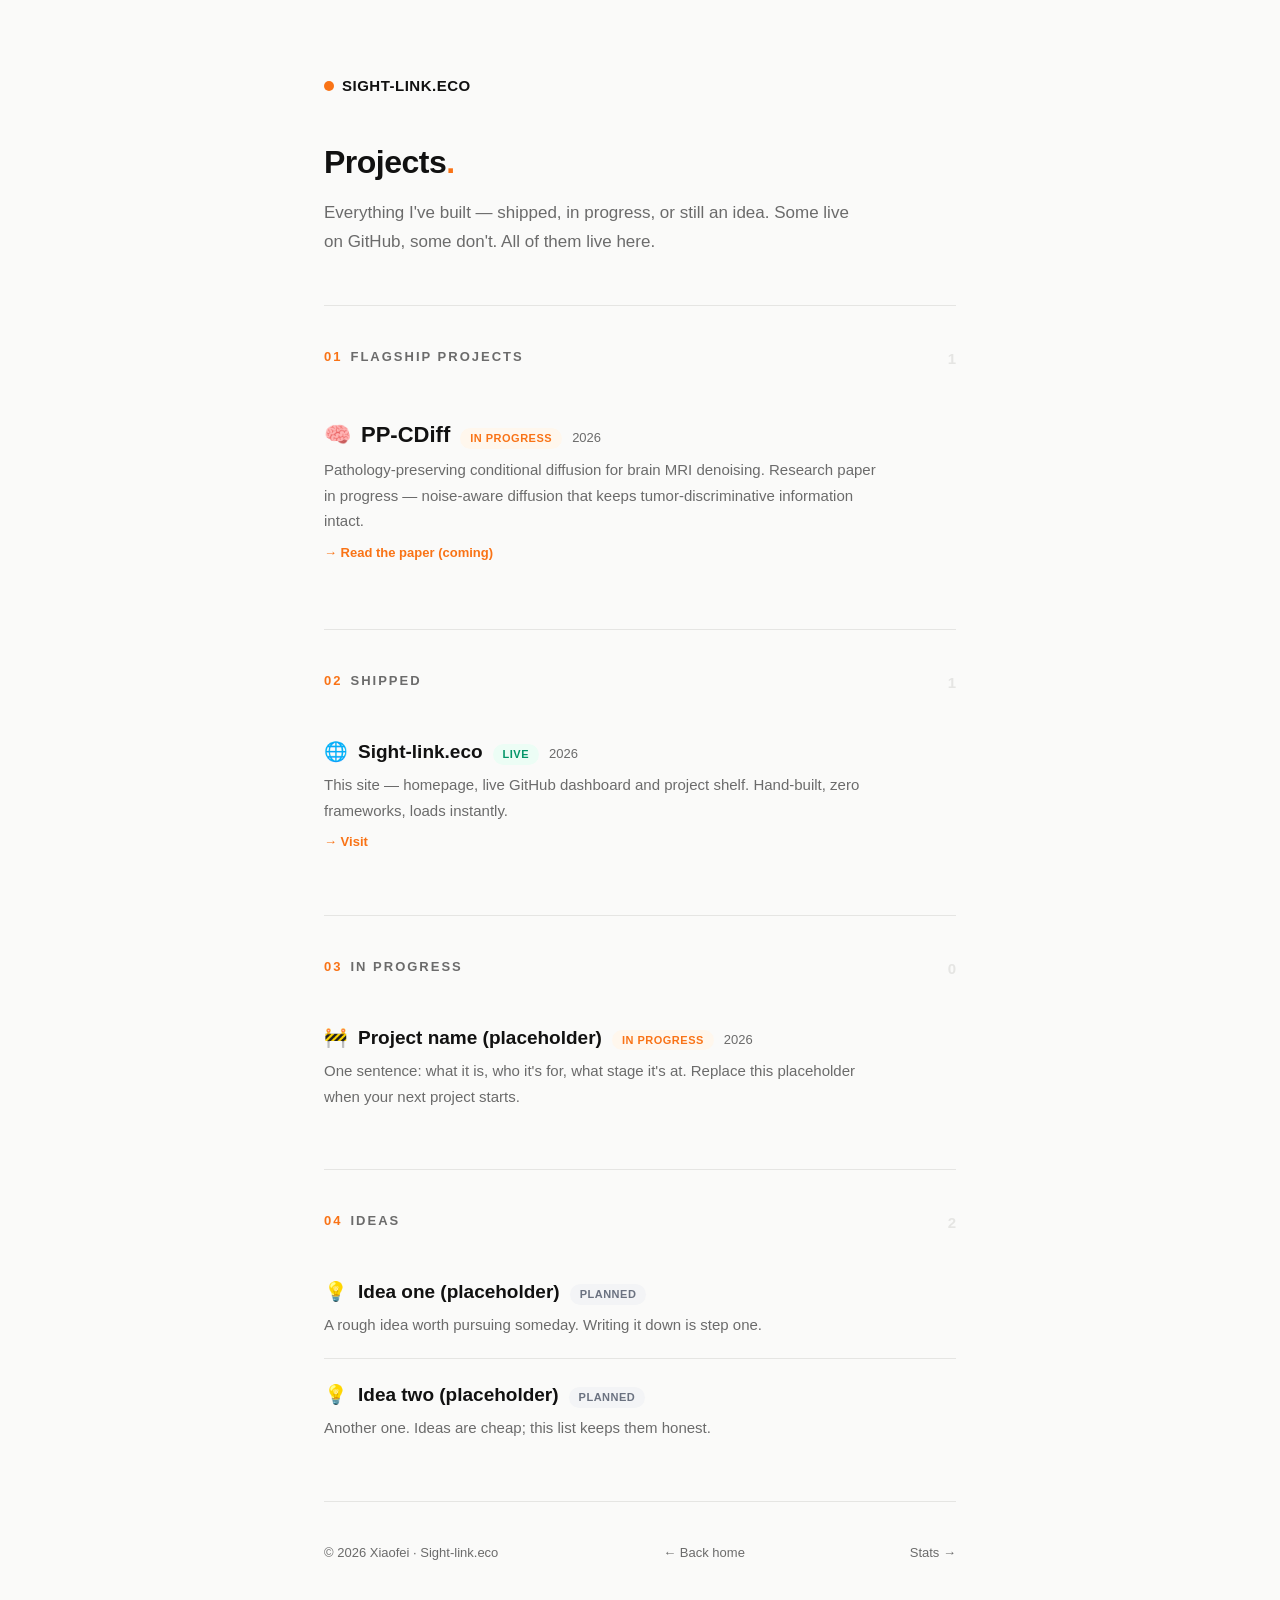
==== projects.html @ 08c14f7d "Add files via upload" ====
<!DOCTYPE html>
<html lang="en">
<head>
<meta charset="UTF-8">
<meta name="viewport" content="width=device-width, initial-scale=1.0">
<title>Projects — Sight-link.eco</title>
<meta name="description" content="Everything I've built and plan to build.">
<style>
  :root {
    --bg: #fafaf9;
    --text: #111111;
    --muted: #6b6b6b;
    --accent: #f97316;
    --border: #e5e5e3;
    --card: #ffffff;
  }
  * { margin: 0; padding: 0; box-sizing: border-box; }
  body {
    background: var(--bg);
    color: var(--text);
    font-family: -apple-system, BlinkMacSystemFont, "Segoe UI", Roboto, Helvetica, Arial, sans-serif;
    line-height: 1.7;
    -webkit-font-smoothing: antialiased;
  }
  .wrap { max-width: 680px; margin: 0 auto; padding: 0 24px; }

  /* ---------- Header ---------- */
  header { padding: 72px 0 48px; }
  .logo {
    display: inline-flex; align-items: center; gap: 8px;
    font-weight: 700; font-size: 15px; letter-spacing: 0.5px;
    color: var(--text); text-decoration: none; margin-bottom: 36px;
  }
  .logo .dot {
    width: 10px; height: 10px; border-radius: 50%;
    background: var(--accent); display: inline-block;
  }
  header h1 { font-size: 32px; font-weight: 800; letter-spacing: -0.5px; margin-bottom: 10px; }
  header h1 .accent { color: var(--accent); }
  header p { font-size: 17px; color: var(--muted); max-width: 540px; }

  /* ---------- Sections ---------- */
  section { padding: 40px 0; border-top: 1px solid var(--border); }
  h2 {
    font-size: 13px; font-weight: 700; text-transform: uppercase;
    letter-spacing: 2px; color: var(--muted); margin-bottom: 24px;
  }
  h2 .num { color: var(--accent); margin-right: 8px; }
  h2 .count { float: right; color: var(--border); font-size: 15px; letter-spacing: 0; }

  /* ---------- Project entries (levels.io style list) ---------- */
  .entry {
    display: block; padding: 20px 0;
    border-bottom: 1px solid var(--border);
    text-decoration: none;
  }
  .entry:last-child { border-bottom: none; }
  .entry:hover .e-title { color: var(--accent); }
  .e-head { display: flex; align-items: baseline; gap: 10px; flex-wrap: wrap; }
  .e-title { font-size: 19px; font-weight: 700; color: var(--text); transition: color .15s; }
  .e-year { font-size: 13px; color: var(--muted); font-variant-numeric: tabular-nums; }
  .e-desc { font-size: 15px; color: var(--muted); margin-top: 4px; max-width: 560px; }
  .e-link { font-size: 13px; color: var(--accent); font-weight: 600; margin-top: 8px; display: inline-block; }

  /* status badges */
  .badge {
    display: inline-block; padding: 1px 10px; border-radius: 999px;
    font-size: 11px; font-weight: 700; letter-spacing: 0.5px; text-transform: uppercase;
    vertical-align: 2px;
  }
  .badge.live    { background: #ecfdf5; color: #059669; }
  .badge.wip     { background: #fff7ed; color: #f97316; }
  .badge.planned { background: #f3f4f6; color: #6b7280; }

  /* emoji icon variant for bigger showcase items */
  .showcase .entry { padding: 24px 0; }
  .showcase .e-title { font-size: 22px; }
  .e-icon { margin-right: 10px; }

  /* ---------- Footer ---------- */
  footer {
    padding: 40px 0 64px; border-top: 1px solid var(--border);
    font-size: 13px; color: var(--muted);
    display: flex; justify-content: space-between; flex-wrap: wrap; gap: 8px;
  }
  footer a { color: var(--muted); text-decoration: none; }
  footer a:hover { color: var(--accent); }
</style>
</head>
<body>
<div class="wrap">

  <header id="top">
    <a class="logo" href="index.html"><span class="dot"></span>SIGHT-LINK.ECO</a>
    <h1>Projects<span class="accent">.</span></h1>
    <p>Everything I've built — shipped, in progress, or still an idea.
       Some live on GitHub, some don't. All of them live here.</p>
  </header>

  <!-- ================= Flagship / big projects ================= -->
  <section class="showcase">
    <h2><span class="num">01</span>Flagship projects <span class="count">1</span></h2>

    <a class="entry" href="#" target="_blank" rel="noopener">
      <div class="e-head">
        <span class="e-title"><span class="e-icon">🧠</span>PP-CDiff</span>
        <span class="badge wip">In progress</span>
        <span class="e-year">2026</span>
      </div>
      <p class="e-desc">Pathology-preserving conditional diffusion for brain MRI denoising. Research paper in progress — noise-aware diffusion that keeps tumor-discriminative information intact.</p>
      <span class="e-link">→ Read the paper (coming)</span>
    </a>
  </section>

  <!-- ================= Shipped ================= -->
  <section>
    <h2><span class="num">02</span>Shipped <span class="count">1</span></h2>

    <a class="entry" href="#" target="_blank" rel="noopener">
      <div class="e-head">
        <span class="e-title"><span class="e-icon">🌐</span>Sight-link.eco</span>
        <span class="badge live">Live</span>
        <span class="e-year">2026</span>
      </div>
      <p class="e-desc">This site — homepage, live GitHub dashboard and project shelf. Hand-built, zero frameworks, loads instantly.</p>
      <span class="e-link">→ Visit</span>
    </a>

    <!-- Add shipped projects by copying the block above.
         For projects without a link yet, remove the href="#" and e-link line. -->
  </section>

  <!-- ================= In progress ================= -->
  <section>
    <h2><span class="num">03</span>In progress <span class="count">0</span></h2>

    <div class="entry">
      <div class="e-head">
        <span class="e-title"><span class="e-icon">🚧</span>Project name (placeholder)</span>
        <span class="badge wip">In progress</span>
        <span class="e-year">2026</span>
      </div>
      <p class="e-desc">One sentence: what it is, who it's for, what stage it's at. Replace this placeholder when your next project starts.</p>
    </div>
  </section>

  <!-- ================= Ideas / planned ================= -->
  <section>
    <h2><span class="num">04</span>Ideas <span class="count">2</span></h2>

    <div class="entry">
      <div class="e-head">
        <span class="e-title"><span class="e-icon">💡</span>Idea one (placeholder)</span>
        <span class="badge planned">Planned</span>
      </div>
      <p class="e-desc">A rough idea worth pursuing someday. Writing it down is step one.</p>
    </div>

    <div class="entry">
      <div class="e-head">
        <span class="e-title"><span class="e-icon">💡</span>Idea two (placeholder)</span>
        <span class="badge planned">Planned</span>
      </div>
      <p class="e-desc">Another one. Ideas are cheap; this list keeps them honest.</p>
    </div>
  </section>

  <footer>
    <span>© 2026 Xiaofei · Sight-link.eco</span>
    <a href="index.html">← Back home</a>
    <a href="stats.html">Stats →</a>
  </footer>

</div>
</body>
</html>
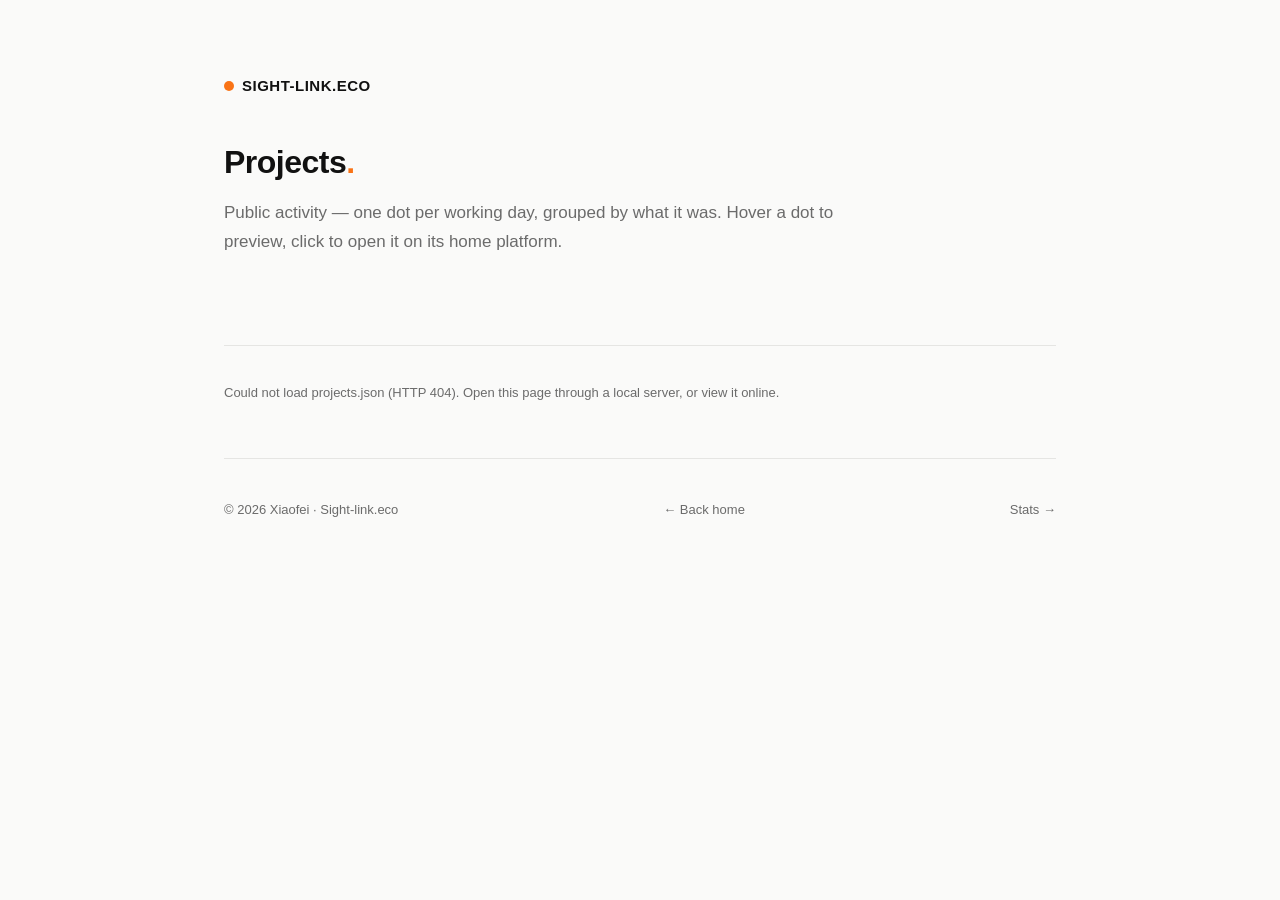
==== commit 6306471b: "Update projects.html" ====
--- a/projects.html
+++ b/projects.html
@@ -4,7 +4,7 @@
 <meta charset="UTF-8">
 <meta name="viewport" content="width=device-width, initial-scale=1.0">
 <title>Projects — Sight-link.eco</title>
-<meta name="description" content="Everything I've built and plan to build.">
+<meta name="description" content="Public activity — data analysis, model development, milestones and business cases.">
 <style>
   :root {
     --bg: #fafaf9;
@@ -13,6 +13,7 @@
     --accent: #f97316;
     --border: #e5e5e3;
     --card: #ffffff;
+    --empty: #e8e8e6;
   }
   * { margin: 0; padding: 0; box-sizing: border-box; }
   body {
@@ -22,62 +23,70 @@
     line-height: 1.7;
     -webkit-font-smoothing: antialiased;
   }
-  .wrap { max-width: 680px; margin: 0 auto; padding: 0 24px; }
+  .wrap { max-width: 880px; margin: 0 auto; padding: 0 24px; }
 
   /* ---------- Header ---------- */
-  header { padding: 72px 0 48px; }
+  header { padding: 72px 0 40px; }
   .logo {
     display: inline-flex; align-items: center; gap: 8px;
     font-weight: 700; font-size: 15px; letter-spacing: 0.5px;
     color: var(--text); text-decoration: none; margin-bottom: 36px;
   }
-  .logo .dot {
-    width: 10px; height: 10px; border-radius: 50%;
-    background: var(--accent); display: inline-block;
-  }
+  .logo .dot { width: 10px; height: 10px; border-radius: 50%; background: var(--accent); display: inline-block; }
   header h1 { font-size: 32px; font-weight: 800; letter-spacing: -0.5px; margin-bottom: 10px; }
   header h1 .accent { color: var(--accent); }
-  header p { font-size: 17px; color: var(--muted); max-width: 540px; }
-
-  /* ---------- Sections ---------- */
-  section { padding: 40px 0; border-top: 1px solid var(--border); }
+  header p { font-size: 17px; color: var(--muted); max-width: 620px; }
+
+  /* ---------- Section ---------- */
+  section { padding: 36px 0; border-top: 1px solid var(--border); }
   h2 {
     font-size: 13px; font-weight: 700; text-transform: uppercase;
-    letter-spacing: 2px; color: var(--muted); margin-bottom: 24px;
-  }
-  h2 .num { color: var(--accent); margin-right: 8px; }
-  h2 .count { float: right; color: var(--border); font-size: 15px; letter-spacing: 0; }
-
-  /* ---------- Project entries (levels.io style list) ---------- */
-  .entry {
-    display: block; padding: 20px 0;
-    border-bottom: 1px solid var(--border);
-    text-decoration: none;
-  }
-  .entry:last-child { border-bottom: none; }
-  .entry:hover .e-title { color: var(--accent); }
-  .e-head { display: flex; align-items: baseline; gap: 10px; flex-wrap: wrap; }
-  .e-title { font-size: 19px; font-weight: 700; color: var(--text); transition: color .15s; }
-  .e-year { font-size: 13px; color: var(--muted); font-variant-numeric: tabular-nums; }
-  .e-desc { font-size: 15px; color: var(--muted); margin-top: 4px; max-width: 560px; }
-  .e-link { font-size: 13px; color: var(--accent); font-weight: 600; margin-top: 8px; display: inline-block; }
-
-  /* status badges */
-  .badge {
-    display: inline-block; padding: 1px 10px; border-radius: 999px;
-    font-size: 11px; font-weight: 700; letter-spacing: 0.5px; text-transform: uppercase;
-    vertical-align: 2px;
-  }
-  .badge.live    { background: #ecfdf5; color: #059669; }
-  .badge.wip     { background: #fff7ed; color: #f97316; }
-  .badge.planned { background: #f3f4f6; color: #6b7280; }
-
-  /* emoji icon variant for bigger showcase items */
-  .showcase .entry { padding: 24px 0; }
-  .showcase .e-title { font-size: 22px; }
-  .e-icon { margin-right: 10px; }
-
-  /* ---------- Footer ---------- */
+    letter-spacing: 2px; color: var(--muted); margin-bottom: 6px;
+    display: flex; align-items: center; gap: 9px;
+  }
+  h2 .num { color: var(--accent); }
+  .swatch { width: 10px; height: 10px; border-radius: 50%; display: inline-block; }
+  h2 .count { margin-left: auto; color: var(--muted); font-size: 12px; letter-spacing: 0; font-weight: 600; }
+  .section-note { font-size: 13px; color: var(--muted); margin: 0 0 18px; }
+
+  /* ---------- Calendar ---------- */
+  .months {
+    display: grid; grid-template-columns: 14px repeat(53, 1fr);
+    font-size: 11px; color: var(--muted); margin-bottom: 4px;
+  }
+  .months span { text-align: left; white-space: nowrap; }
+  .calendar {
+    display: grid; grid-template-columns: 14px repeat(53, 1fr);
+    grid-auto-rows: 12px; gap: 3px 2px; align-items: center;
+  }
+  .dow { font-size: 10px; color: var(--muted); line-height: 12px; }
+  .cell { width: 10px; height: 10px; border-radius: 50%; background: var(--empty); justify-self: center; }
+  .cell.future { background: transparent; }
+  .cell.has { cursor: pointer; transition: transform .12s, box-shadow .12s; }
+  .cell.has:hover { transform: scale(1.35); box-shadow: 0 0 0 2px var(--text); }
+
+  /* ---------- Detail ---------- */
+  .detail {
+    display: flex; gap: 16px; min-height: 92px; margin-top: 18px; padding: 14px;
+    background: var(--card); border: 1px solid var(--border); border-radius: 12px;
+  }
+  .detail .thumb {
+    width: 116px; height: 76px; flex: none; border-radius: 8px;
+    display: flex; align-items: center; justify-content: center;
+    background: #f6f6f4;
+  }
+  .detail .body { flex: 1; min-width: 0; }
+  .detail .d-title { font-size: 15px; font-weight: 700; line-height: 1.35; }
+  .detail .d-meta { font-size: 12px; color: var(--muted); margin: 2px 0 5px; }
+  .detail .d-desc { font-size: 13px; color: var(--muted); }
+  .detail .d-link { display: inline-block; margin-top: 6px; font-size: 13px; color: var(--accent); font-weight: 600; text-decoration: none; }
+  .detail .d-link:hover { text-decoration: underline; }
+  .detail .placeholder { align-self: center; font-size: 13px; color: var(--muted); }
+
+  .legend { display: flex; flex-wrap: wrap; gap: 16px; margin: 8px 0 40px; font-size: 12px; color: var(--muted); }
+  .legend span { display: inline-flex; align-items: center; gap: 6px; }
+  .legend i { width: 10px; height: 10px; border-radius: 50%; display: inline-block; }
+
   footer {
     padding: 40px 0 64px; border-top: 1px solid var(--border);
     font-size: 13px; color: var(--muted);
@@ -85,6 +94,13 @@
   }
   footer a { color: var(--muted); text-decoration: none; }
   footer a:hover { color: var(--accent); }
+
+  @media (max-width: 640px) {
+    .calendar, .months { grid-template-columns: 12px repeat(53, 1fr); gap: 2px 1px; }
+    .cell { width: 7px; height: 7px; }
+    .detail { flex-direction: column; }
+    .detail .thumb { width: 100%; height: 64px; }
+  }
 </style>
 </head>
 <body>
@@ -93,77 +109,11 @@
   <header id="top">
     <a class="logo" href="index.html"><span class="dot"></span>SIGHT-LINK.ECO</a>
     <h1>Projects<span class="accent">.</span></h1>
-    <p>Everything I've built — shipped, in progress, or still an idea.
-       Some live on GitHub, some don't. All of them live here.</p>
+    <p>Public activity — one dot per working day, grouped by what it was. Hover a dot to preview, click to open it on its home platform.</p>
   </header>
 
-  <!-- ================= Flagship / big projects ================= -->
-  <section class="showcase">
-    <h2><span class="num">01</span>Flagship projects <span class="count">1</span></h2>
-
-    <a class="entry" href="#" target="_blank" rel="noopener">
-      <div class="e-head">
-        <span class="e-title"><span class="e-icon">🧠</span>PP-CDiff</span>
-        <span class="badge wip">In progress</span>
-        <span class="e-year">2026</span>
-      </div>
-      <p class="e-desc">Pathology-preserving conditional diffusion for brain MRI denoising. Research paper in progress — noise-aware diffusion that keeps tumor-discriminative information intact.</p>
-      <span class="e-link">→ Read the paper (coming)</span>
-    </a>
-  </section>
-
-  <!-- ================= Shipped ================= -->
-  <section>
-    <h2><span class="num">02</span>Shipped <span class="count">1</span></h2>
-
-    <a class="entry" href="#" target="_blank" rel="noopener">
-      <div class="e-head">
-        <span class="e-title"><span class="e-icon">🌐</span>Sight-link.eco</span>
-        <span class="badge live">Live</span>
-        <span class="e-year">2026</span>
-      </div>
-      <p class="e-desc">This site — homepage, live GitHub dashboard and project shelf. Hand-built, zero frameworks, loads instantly.</p>
-      <span class="e-link">→ Visit</span>
-    </a>
-
-    <!-- Add shipped projects by copying the block above.
-         For projects without a link yet, remove the href="#" and e-link line. -->
-  </section>
-
-  <!-- ================= In progress ================= -->
-  <section>
-    <h2><span class="num">03</span>In progress <span class="count">0</span></h2>
-
-    <div class="entry">
-      <div class="e-head">
-        <span class="e-title"><span class="e-icon">🚧</span>Project name (placeholder)</span>
-        <span class="badge wip">In progress</span>
-        <span class="e-year">2026</span>
-      </div>
-      <p class="e-desc">One sentence: what it is, who it's for, what stage it's at. Replace this placeholder when your next project starts.</p>
-    </div>
-  </section>
-
-  <!-- ================= Ideas / planned ================= -->
-  <section>
-    <h2><span class="num">04</span>Ideas <span class="count">2</span></h2>
-
-    <div class="entry">
-      <div class="e-head">
-        <span class="e-title"><span class="e-icon">💡</span>Idea one (placeholder)</span>
-        <span class="badge planned">Planned</span>
-      </div>
-      <p class="e-desc">A rough idea worth pursuing someday. Writing it down is step one.</p>
-    </div>
-
-    <div class="entry">
-      <div class="e-head">
-        <span class="e-title"><span class="e-icon">💡</span>Idea two (placeholder)</span>
-        <span class="badge planned">Planned</span>
-      </div>
-      <p class="e-desc">Another one. Ideas are cheap; this list keeps them honest.</p>
-    </div>
-  </section>
+  <div class="legend" id="legend"></div>
+  <main id="sections"></main>
 
   <footer>
     <span>© 2026 Xiaofei · Sight-link.eco</span>
@@ -172,5 +122,144 @@
   </footer>
 
 </div>
+
+<script>
+(function () {
+  var CATS = [
+    { id: "data",       label: "Data analysis",      color: "#378ADD", note: "Exploratory analysis, visualization and statistical studies." },
+    { id: "model",      label: "Model development",  color: "#7F77DD", note: "Machine learning and deep learning models, training and evaluation." },
+    { id: "milestone",  label: "Milestones",         color: "#EF9F27", note: "Launches, prototypes and things that marked a step forward." },
+    { id: "business",   label: "Business cases",     color: "#1D9E75", note: "Dashboards and projects built around a real-world use case." }
+  ];
+  var MONTHS = ["Jan", "Feb", "Mar", "Apr", "May", "Jun", "Jul", "Aug", "Sep", "Oct", "Nov", "Dec"];
+  var DOW = ["S", "M", "T", "W", "T", "F", "S"];
+  var DAY = 86400000;
+  var COLS = 53;
+
+  function esc(s) {
+    return String(s == null ? "" : s).replace(/[&<>"']/g, function (m) {
+      return { "&": "&amp;", "<": "&lt;", ">": "&gt;", '"': "&quot;", "'": "&#39;" }[m];
+    });
+  }
+  function key(d) {
+    return d.getFullYear() + "-" + String(d.getMonth() + 1).padStart(2, "0") + "-" + String(d.getDate()).padStart(2, "0");
+  }
+  function thumbSvg(color, label) {
+    return '<svg width="76" height="44" viewBox="0 0 76 44" aria-hidden="true">' +
+      '<rect x="6" y="24" width="12" height="14" rx="2" fill="' + color + '" opacity="0.35"/>' +
+      '<rect x="24" y="14" width="12" height="24" rx="2" fill="' + color + '" opacity="0.55"/>' +
+      '<rect x="42" y="19" width="12" height="19" rx="2" fill="' + color + '" opacity="0.75"/>' +
+      '<rect x="60" y="7" width="12" height="31" rx="2" fill="' + color + '"/>' +
+      '</svg>';
+  }
+
+  function windowRange() {
+    var now = new Date();
+    var end = new Date(now.getFullYear(), now.getMonth(), now.getDate());
+    var start = new Date(now.getFullYear(), now.getMonth() - 11, 1);
+    start.setDate(start.getDate() - start.getDay());
+    var weeks = Math.ceil((end - start) / DAY / 7) + 1;
+    return { start: start, end: end, weeks: Math.min(weeks, COLS) };
+  }
+  function monthLabels(range) {
+    var cells = new Array(range.weeks + 1).join("<span></span>").split("");
+    var html = "<span></span>";
+    var lastMonth = -1;
+    for (var w = 0; w < range.weeks; w++) {
+      var found = -1;
+      for (var d = 0; d < 7; d++) {
+        var day = new Date(range.start.getTime() + (w * 7 + d) * DAY);
+        if (day > range.end) break;
+        if (day.getDate() <= 7 && day.getDay() === 0) { found = day.getMonth(); break; }
+      }
+      if (found >= 0 && found !== lastMonth) { html += "<span>" + MONTHS[found] + "</span>"; lastMonth = found; }
+      else html += "<span></span>";
+    }
+    return html;
+  }
+  function calendarHtml(range, byDate, color) {
+    var html = "";
+    for (var r = 0; r < 7; r++) {
+      html += '<div class="dow">' + DOW[r] + "</div>";
+      for (var w = 0; w < range.weeks; w++) {
+        var day = new Date(range.start.getTime() + (w * 7 + r) * DAY);
+        var k = key(day);
+        if (day > range.end) { html += '<div class="cell future"></div>'; continue; }
+        var works = byDate[k];
+        if (works && works.length) {
+          html += '<div class="cell has" data-date="' + k + '" style="background:' + color +
+                  ';opacity:' + (0.55 + 0.45 / Math.min(works.length, 3)) + '" title="' + esc(works[0].title) + '"></div>';
+        } else {
+          html += '<div class="cell"></div>';
+        }
+      }
+    }
+    return html;
+  }
+
+  function build(cat, works, range) {
+    var byDate = {};
+    works.forEach(function (w) { (byDate[w.date] = byDate[w.date] || []).push(w); });
+    var section = document.createElement("section");
+    section.innerHTML =
+      '<h2><span class="num">' + String(CATS.indexOf(cat) + 1).padStart(2, "0") + '</span>' +
+      '<span class="swatch" style="background:' + cat.color + '"></span>' + esc(cat.label) +
+      '<span class="count">' + works.length + " works</span></h2>" +
+      '<p class="section-note">' + esc(cat.note) + "</p>" +
+      '<div class="months">' + monthLabels(range) + "</div>" +
+      '<div class="calendar">' + calendarHtml(range, byDate, cat.color) + "</div>" +
+      '<div class="detail" id="detail-' + cat.id + '"><span class="placeholder">Hover a colored dot to preview a work.</span></div>';
+    document.getElementById("sections").appendChild(section);
+
+    var detail = document.getElementById("detail-" + cat.id);
+    var cells = section.querySelectorAll(".cell.has");
+    for (var i = 0; i < cells.length; i++) {
+      (function (el) {
+        var d = el.getAttribute("data-date");
+        function show() {
+          var list = byDate[d];
+          var w = list[0];
+          var extra = list.length > 1
+            ? '<div class="d-meta">+' + (list.length - 1) + " more on this day</div>"
+            : "";
+          detail.innerHTML =
+            '<div class="thumb" style="background:' + cat.color + '18">' + thumbSvg(cat.color) + "</div>" +
+            '<div class="body"><div class="d-title">' + esc(w.title) + "</div>" +
+            '<div class="d-meta">' + esc(d) + " · " + esc(w.platform || "Web") + "</div>" +
+            '<div class="d-desc">' + esc(w.desc || "") + "</div>" + extra +
+            '<a class="d-link" href="' + esc(w.url) + '" target="_blank" rel="noopener">View details ↗</a></div>';
+        }
+        el.addEventListener("mouseenter", show);
+        el.addEventListener("click", function () {
+          show();
+          var list = byDate[d];
+          if (list[0].url) window.open(list[0].url, "_blank", "noopener");
+        });
+      })(cells[i]);
+    }
+  }
+
+  function load() {
+    var range = windowRange();
+    fetch("projects.json?v=" + Date.now(), { cache: "no-store" })
+      .then(function (res) { if (!res.ok) throw new Error("HTTP " + res.status); return res.json(); })
+      .then(function (items) {
+        document.getElementById("legend").innerHTML =
+          CATS.map(function (c) { return "<span><i style=\"background:" + c.color + "\"></i>" + esc(c.label) + "</span>"; }).join("");
+        CATS.forEach(function (cat) {
+          var works = items.filter(function (w) { return w.category === cat.id && w.date >= key(range.start) && w.date <= key(range.end); });
+          works.sort(function (a, b) { return a.date < b.date ? 1 : a.date > b.date ? -1 : 0; });
+          build(cat, works, range);
+        });
+      })
+      .catch(function (e) {
+        document.getElementById("sections").innerHTML =
+          '<section><p class="section-note">Could not load projects.json (' + esc(e.message) +
+          '). Open this page through a local server, or view it online.</p></section>';
+      });
+  }
+  load();
+})();
+</script>
 </body>
 </html>
